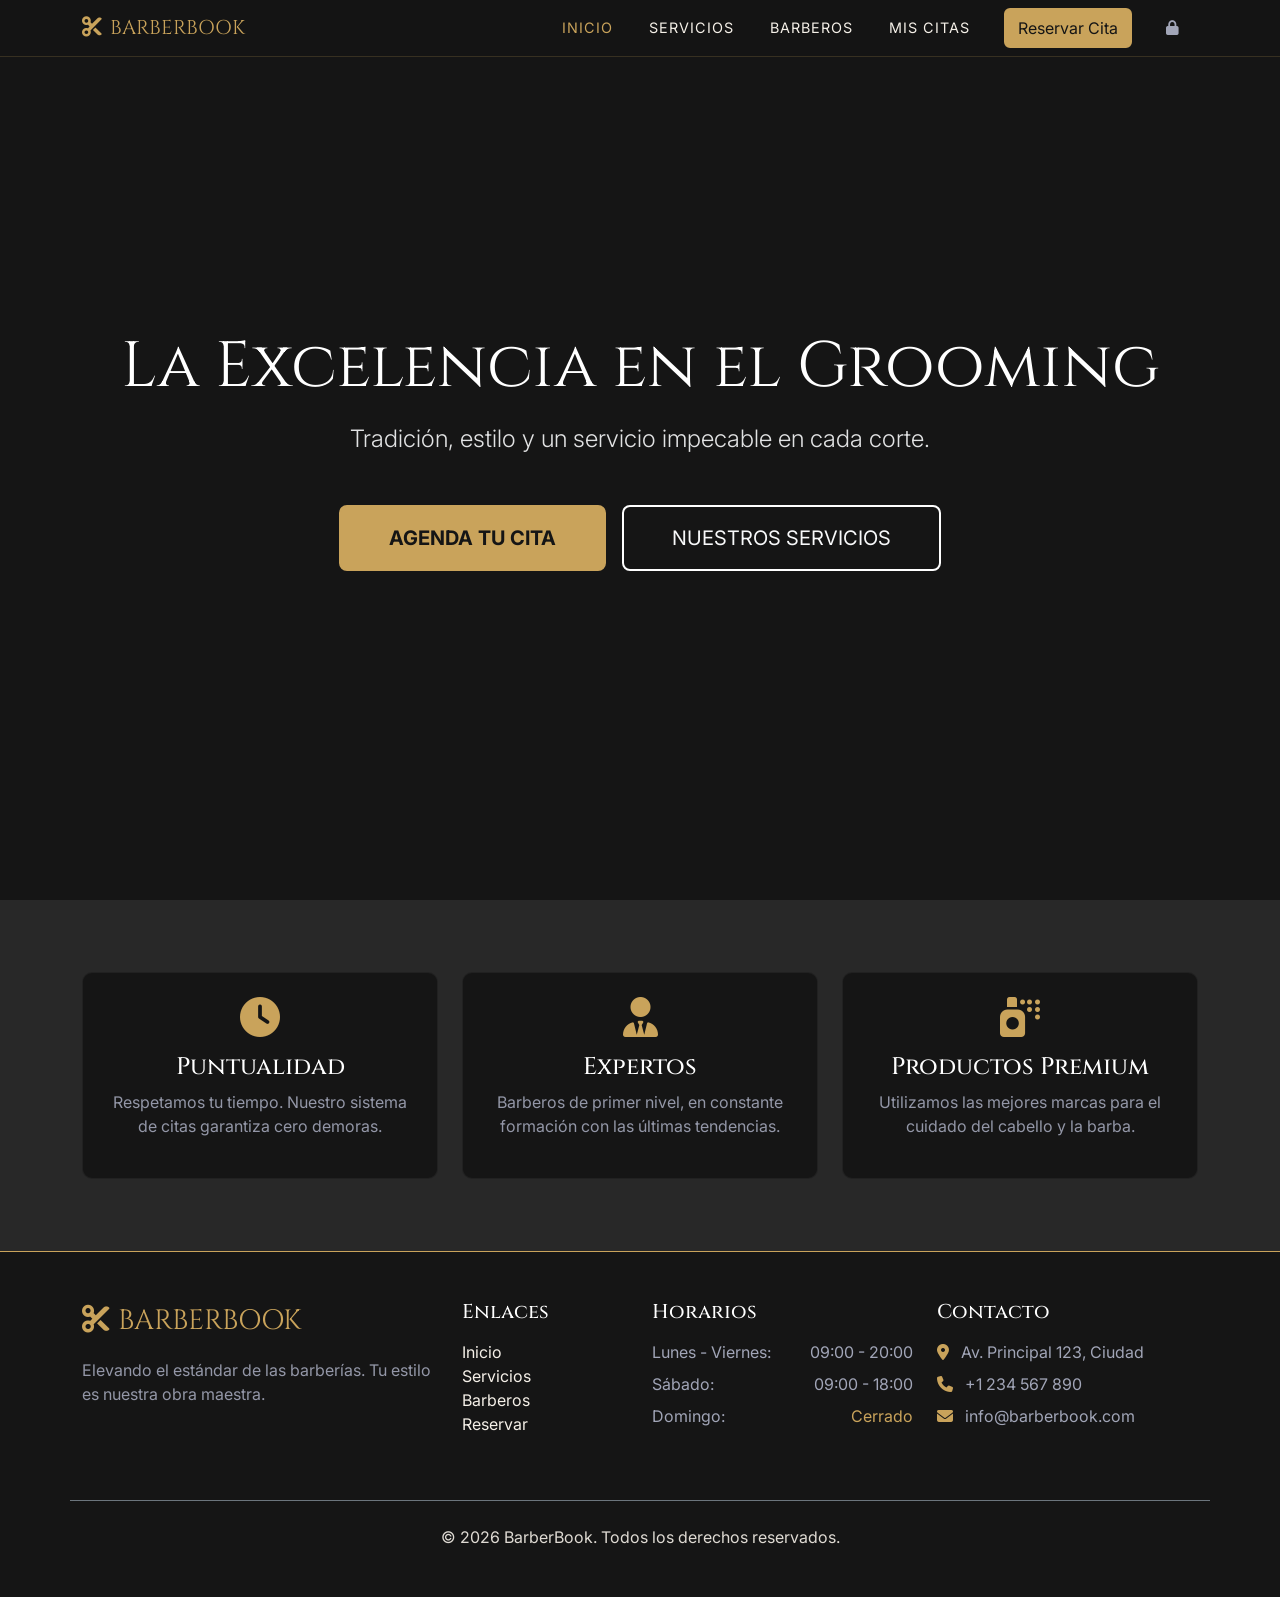
==== index.html @ 081d2c62 "Initial commit - BarberBook Frontend Prototype" ====
<!DOCTYPE html>
<html lang="es">
<head>
    <meta charset="UTF-8">
    <meta name="viewport" content="width=device-width, initial-scale=1.0">
    <title>BarberBook | Barbería Premium</title>
    
    <!-- Google Fonts -->
    <link rel="preconnect" href="https://fonts.googleapis.com">
    <link rel="preconnect" href="https://fonts.gstatic.com" crossorigin>
    <link href="https://fonts.googleapis.com/css2?family=Cinzel:wght@400;600;700&family=Inter:wght@300;400;600&display=swap" rel="stylesheet">
    
    <!-- Bootstrap 5 CSS -->
    <link href="https://cdn.jsdelivr.net/npm/bootstrap@5.3.2/dist/css/bootstrap.min.css" rel="stylesheet">
    
    <!-- Custom CSS -->
    <link rel="stylesheet" href="assets/css/styles.css">
    
    <!-- FontAwesome for Icons -->
    <link rel="stylesheet" href="https://cdnjs.cloudflare.com/ajax/libs/font-awesome/6.4.2/css/all.min.css">
</head>
<body>

    <!-- Navbar -->
    <nav class="navbar navbar-expand-lg fixed-top premium-navbar">
        <div class="container">
            <a class="navbar-brand text-gold brand-font" href="index.html">
                <i class="fa-solid fa-scissors me-2"></i>BARBERBOOK
            </a>
            <button class="navbar-toggler custom-toggler" type="button" data-bs-toggle="collapse" data-bs-toggle="collapse" data-bs-target="#navbarNav" aria-controls="navbarNav" aria-expanded="false" aria-label="Toggle navigation">
                <span class="navbar-toggler-icon"></span>
            </button>
            <div class="collapse navbar-collapse" id="navbarNav">
                <ul class="navbar-nav ms-auto align-items-center">
                    <li class="nav-item">
                        <a class="nav-link active" href="index.html">Inicio</a>
                    </li>
                    <li class="nav-item">
                        <a class="nav-link" href="pages/servicios.html">Servicios</a>
                    </li>
                    <li class="nav-item">
                        <a class="nav-link" href="pages/barberos.html">Barberos</a>
                    </li>
                    <li class="nav-item">
                        <a class="nav-link" href="pages/mis-citas.html">Mis Citas</a>
                    </li>
                    <li class="nav-item ms-lg-3 mt-3 mt-lg-0">
                        <a class="btn btn-gold" href="pages/reservar.html">Reservar Cita</a>
                    </li>
                    <li class="nav-item ms-lg-3 mt-3 mt-lg-0">
                        <a class="nav-link text-muted" href="pages/admin/dashboard.html" title="Panel Administrativo"><i class="fa-solid fa-lock"></i></a>
                    </li>
                </ul>
            </div>
        </div>
    </nav>

    <!-- Hero Section -->
    <header class="hero-section d-flex align-items-center justify-content-center text-center">
        <div class="hero-overlay"></div>
        <div class="container position-relative z-1 hero-content">
            <h1 class="display-3 brand-font text-white mb-3">La Excelencia en el Grooming</h1>
            <p class="lead text-light mb-5 fs-4">Tradición, estilo y un servicio impecable en cada corte.</p>
            <div class="d-flex flex-column flex-sm-row justify-content-center gap-3">
                <a href="pages/reservar.html" class="btn btn-gold btn-lg py-3 px-5 text-uppercase fw-bold">Agenda tu Cita</a>
                <a href="pages/servicios.html" class="btn btn-outline-light btn-lg py-3 px-5 text-uppercase">Nuestros Servicios</a>
            </div>
        </div>
    </header>

    <!-- Destacados / Features -->
    <section class="py-5 feature-section bg-darker">
        <div class="container py-4">
            <div class="row g-4 text-center">
                <div class="col-md-4">
                    <div class="feature-card p-4">
                        <i class="fa-solid fa-clock fs-1 text-gold mb-3"></i>
                        <h4 class="brand-font text-white">Puntualidad</h4>
                        <p class="text-muted">Respetamos tu tiempo. Nuestro sistema de citas garantiza cero demoras.</p>
                    </div>
                </div>
                <div class="col-md-4">
                    <div class="feature-card p-4">
                        <i class="fa-solid fa-user-tie fs-1 text-gold mb-3"></i>
                        <h4 class="brand-font text-white">Expertos</h4>
                        <p class="text-muted">Barberos de primer nivel, en constante formación con las últimas tendencias.</p>
                    </div>
                </div>
                <div class="col-md-4">
                    <div class="feature-card p-4">
                        <i class="fa-solid fa-spray-can fs-1 text-gold mb-3"></i>
                        <h4 class="brand-font text-white">Productos Premium</h4>
                        <p class="text-muted">Utilizamos las mejores marcas para el cuidado del cabello y la barba.</p>
                    </div>
                </div>
            </div>
        </div>
    </section>

    <!-- Footer -->
    <footer class="footer-section py-5 bg-black border-top border-gold">
        <div class="container">
            <div class="row gy-4">
                <div class="col-lg-4 col-md-6">
                    <a class="navbar-brand text-gold brand-font fs-3 d-inline-block mb-3" href="#">
                        <i class="fa-solid fa-scissors me-2"></i>BARBERBOOK
                    </a>
                    <p class="text-muted">Elevando el estándar de las barberías. Tu estilo es nuestra obra maestra.</p>
                </div>
                <div class="col-lg-2 col-md-6">
                    <h5 class="text-white mb-3">Enlaces</h5>
                    <ul class="list-unstyled footer-links">
                        <li><a href="index.html">Inicio</a></li>
                        <li><a href="pages/servicios.html">Servicios</a></li>
                        <li><a href="pages/barberos.html">Barberos</a></li>
                        <li><a href="pages/reservar.html">Reservar</a></li>
                    </ul>
                </div>
                <div class="col-lg-3 col-md-6">
                    <h5 class="text-white mb-3">Horarios</h5>
                    <ul class="list-unstyled text-muted">
                        <li class="d-flex justify-content-between mb-2"><span>Lunes - Viernes:</span> <span>09:00 - 20:00</span></li>
                        <li class="d-flex justify-content-between mb-2"><span>Sábado:</span> <span>09:00 - 18:00</span></li>
                        <li class="d-flex justify-content-between"><span>Domingo:</span> <span class="text-gold">Cerrado</span></li>
                    </ul>
                </div>
                <div class="col-lg-3 col-md-6">
                    <h5 class="text-white mb-3">Contacto</h5>
                    <ul class="list-unstyled text-muted">
                        <li class="mb-2"><i class="fa-solid fa-location-dot me-2 text-gold"></i> Av. Principal 123, Ciudad</li>
                        <li class="mb-2"><i class="fa-solid fa-phone me-2 text-gold"></i> +1 234 567 890</li>
                        <li><i class="fa-solid fa-envelope me-2 text-gold"></i> info@barberbook.com</li>
                    </ul>
                </div>
            </div>
            <div class="row mt-5">
                <div class="col-12 text-center text-muted border-top border-secondary pt-4">
                    <p class="mb-0">&copy; 2026 BarberBook. Todos los derechos reservados.</p>
                </div>
            </div>
        </div>
    </footer>

    <!-- Bootstrap JS -->
    <script src="https://cdn.jsdelivr.net/npm/bootstrap@5.3.2/dist/js/bootstrap.bundle.min.js"></script>
    <!-- Custom JS -->
    <script src="assets/js/storage.js"></script>
    <script src="assets/js/app.js"></script>
</body>
</html>
---- assets/css/styles.css ----
/* 
    BarberBook Stylesheet
    Palette:
    Darkest: #151515
    Dark: #282828
    Gold: #C9A35B
    Light/Off-white: #F5F0E8
    White: #FFFFFF
*/

:root {
    --bg-black: #151515;
    --bg-darker: #282828;
    --gold: #C9A35B;
    --gold-hover: #b59250;
    --off-white: #F5F0E8;
    --white: #FFFFFF;
    --font-brand: 'Cinzel', serif;
    --font-body: 'Inter', sans-serif;
}

body {
    background-color: var(--bg-black);
    color: var(--off-white);
    font-family: var(--font-body);
}

.brand-font {
    font-family: var(--font-brand);
}

.text-gold {
    color: var(--gold) !important;
}

.bg-darker {
    background-color: var(--bg-darker) !important;
}

.bg-black {
    background-color: var(--bg-black) !important;
}

.border-gold {
    border-color: var(--gold) !important;
}

/* Fix text contrast for dark background */
.text-muted {
    color: #a1a5b7 !important;
}

::-webkit-input-placeholder {
    color: #a1a5b7 !important;
}
::-moz-placeholder {
    color: #a1a5b7 !important;
}
:-ms-input-placeholder {
    color: #a1a5b7 !important;
}
::placeholder {
    color: #a1a5b7 !important;
}

/* Typography */
h1, h2, h3, h4, h5, h6 {
    font-family: var(--font-brand);
    color: var(--white);
}

p {
    color: var(--off-white);
    opacity: 0.9;
}

/* Buttons */
.btn-gold {
    background-color: var(--gold);
    color: var(--bg-black);
    border: 2px solid var(--gold);
    transition: all 0.3s ease;
}

.btn-gold:hover {
    background-color: transparent;
    color: var(--gold);
    border: 2px solid var(--gold);
}

.btn-outline-light {
    border: 2px solid var(--white);
    transition: all 0.3s ease;
}

.btn-outline-light:hover {
    background-color: var(--white);
    color: var(--bg-black);
}

/* Navbar */
.premium-navbar {
    background-color: rgba(21, 21, 21, 0.95);
    backdrop-filter: blur(10px);
    border-bottom: 1px solid rgba(201, 163, 91, 0.2);
    transition: all 0.3s ease;
}

.premium-navbar .nav-link {
    color: var(--off-white);
    text-transform: uppercase;
    font-size: 0.9rem;
    letter-spacing: 1px;
    margin: 0 10px;
    transition: color 0.3s ease;
}

.premium-navbar .nav-link:hover, .premium-navbar .nav-link.active {
    color: var(--gold);
}

.custom-toggler {
    border-color: var(--gold);
}
.custom-toggler .navbar-toggler-icon {
    background-image: url("data:image/svg+xml;charset=utf8,%3Csvg viewBox='0 0 32 32' xmlns='http://www.w3.org/2000/svg'%3E%3Cpath stroke='rgba(201, 163, 91, 1)' stroke-width='2' stroke-linecap='round' stroke-miterlimit='10' d='M4 8h24M4 16h24M4 24h24'/%3E%3C/svg%3E");
}

/* Hero Section */
.hero-section {
    position: relative;
    height: 100vh;
    background-image: url('https://images.unsplash.com/photo-1585747860715-2ba37e788b70?ixlib=rb-4.0.3&auto=format&fit=crop&w=1920&q=80');
    background-size: cover;
    background-position: center;
    background-attachment: fixed;
}

.hero-overlay {
    position: absolute;
    top: 0;
    left: 0;
    width: 100%;
    height: 100%;
    background: linear-gradient(to bottom, rgba(21, 21, 21, 0.7), rgba(21, 21, 21, 0.95));
}

.hero-content {
    animation: fadeIn 1.5s ease-out;
}

@keyframes fadeIn {
    from { opacity: 0; transform: translateY(20px); }
    to { opacity: 1; transform: translateY(0); }
}

/* Features */
.feature-card {
    background-color: var(--bg-black);
    border-radius: 10px;
    border: 1px solid rgba(255,255,255,0.05);
    transition: transform 0.3s ease, border-color 0.3s ease;
    height: 100%;
}

.feature-card:hover {
    transform: translateY(-10px);
    border-color: var(--gold);
}

/* Footer links */
.footer-links a {
    color: var(--off-white);
    text-decoration: none;
    transition: color 0.3s ease;
}

.footer-links a:hover {
    color: var(--gold);
}
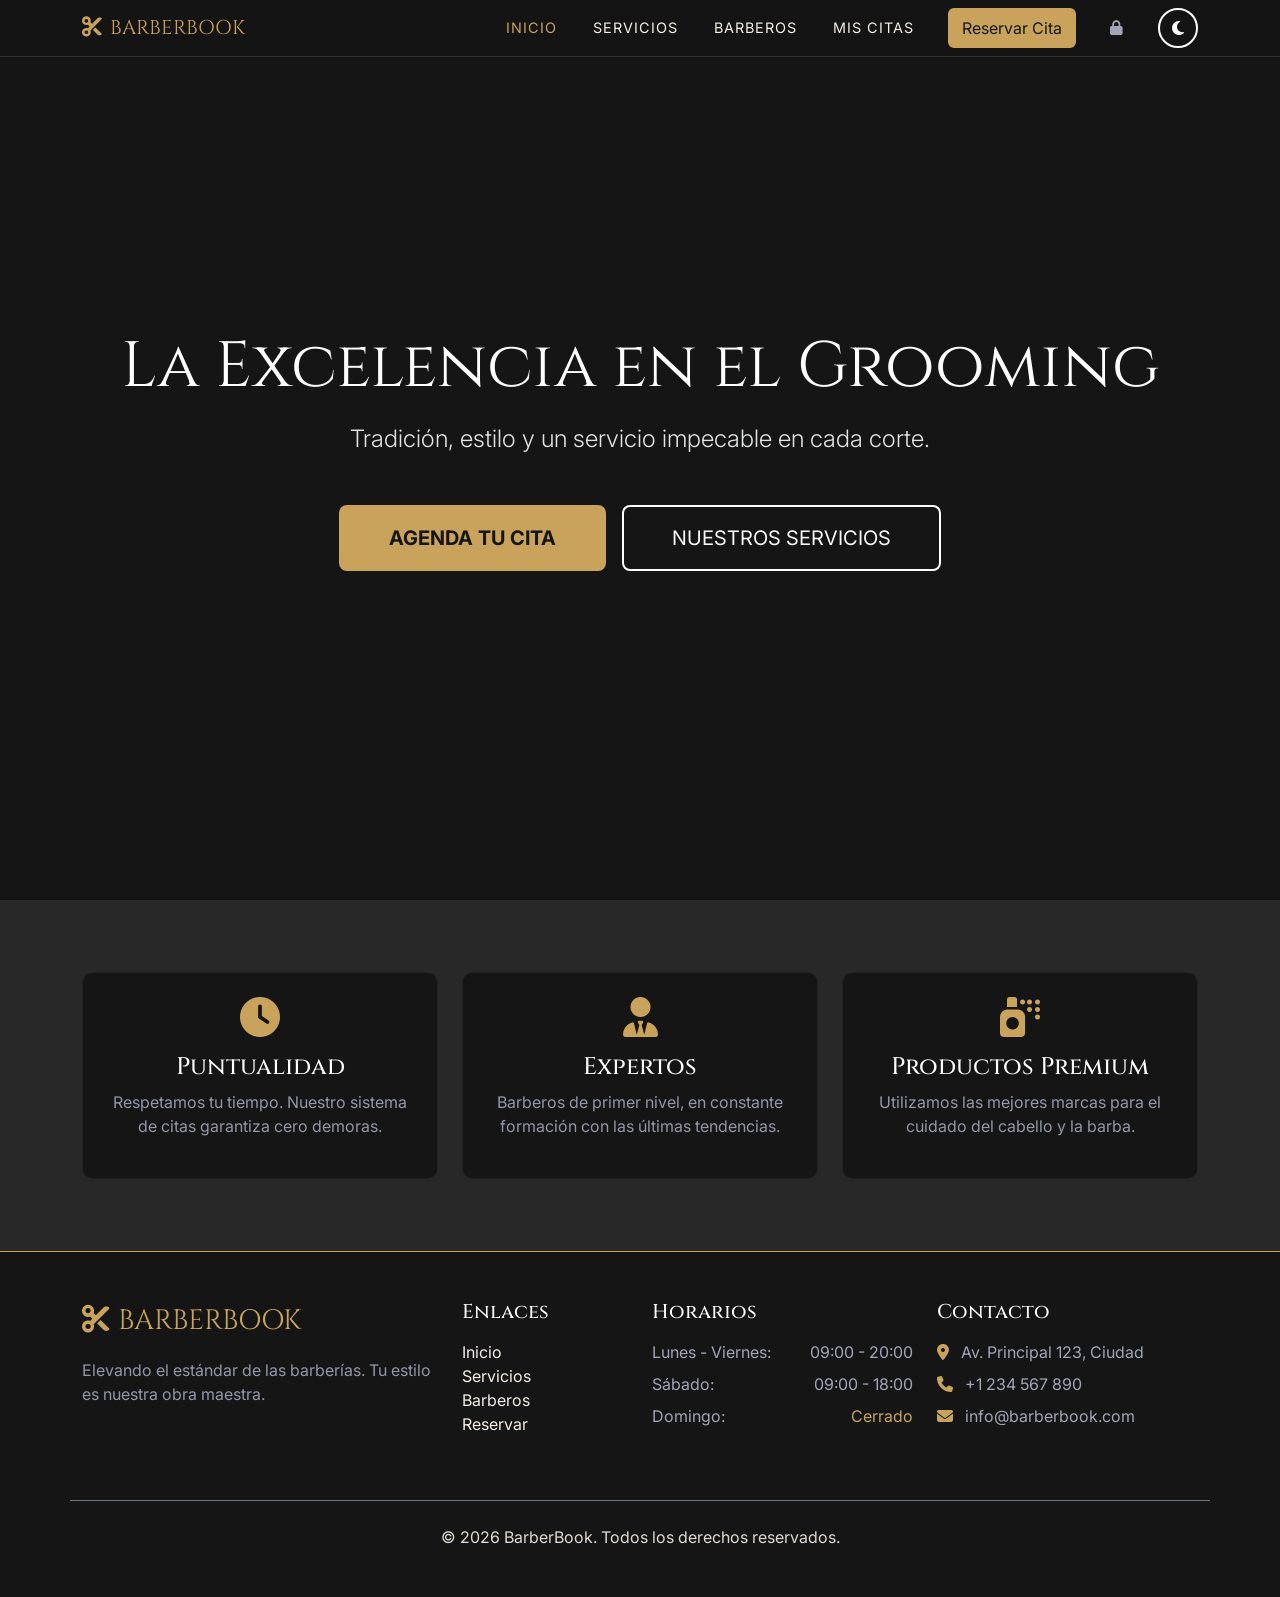
==== commit 82e19fa8: "fix(theme): Corrección profunda del modo claro (sobreescritura de clases utilitarias de Bootstrap)" ====
--- a/index.html
+++ b/index.html
@@ -50,10 +50,27 @@
                     <li class="nav-item ms-lg-3 mt-3 mt-lg-0">
                         <a class="nav-link text-muted" href="pages/admin/dashboard.html" title="Panel Administrativo"><i class="fa-solid fa-lock"></i></a>
                     </li>
+                    <li class="nav-item ms-lg-3 mt-3 mt-lg-0">
+                        <button id="theme-toggle" class="btn btn-outline-light rounded-circle" style="width: 40px; height: 40px; padding: 0;" onclick="toggleTheme()" title="Cambiar Tema">
+                            <i class="fa-solid fa-moon"></i>
+                        </button>
+                    </li>
                 </ul>
             </div>
         </div>
     </nav>
+
+    <script>
+        // Set initial icon on load based on theme
+        document.addEventListener('DOMContentLoaded', () => {
+            const current = document.documentElement.getAttribute('data-theme');
+            const icon = document.querySelector('#theme-toggle i');
+            if(icon && current === 'light') {
+                icon.classList.remove('fa-moon');
+                icon.classList.add('fa-sun');
+            }
+        });
+    </script>
 
     <!-- Hero Section -->
     <header class="hero-section d-flex align-items-center justify-content-center text-center">
--- a/assets/css/styles.css
+++ b/assets/css/styles.css
@@ -19,6 +19,49 @@
     --font-body: 'Inter', sans-serif;
 }
 
+[data-theme="light"] {
+    --bg-black: #F5F0E8;
+    --bg-darker: #FFFFFF;
+    --off-white: #151515;
+    --white: #282828;
+    /* Hero section text should probably stay white because of the dark overlay, but we'll leave it simple for now */
+}
+
+/* Override Bootstrap Utility Classes for Light Theme */
+[data-theme="light"] .text-white,
+[data-theme="light"] .text-light {
+    color: var(--white) !important;
+}
+[data-theme="light"] .bg-black {
+    background-color: var(--bg-black) !important;
+}
+[data-theme="light"] .bg-dark {
+    background-color: var(--bg-darker) !important;
+}
+[data-theme="light"] .text-muted {
+    color: #666666 !important;
+}
+[data-theme="light"] .form-control,
+[data-theme="light"] .form-select {
+    color: var(--white) !important;
+}
+[data-theme="light"] .premium-navbar {
+    background-color: rgba(245, 240, 232, 0.95);
+    border-bottom: 1px solid rgba(201, 163, 91, 0.4);
+}
+[data-theme="light"] .hero-section .text-white,
+[data-theme="light"] .hero-section .text-light,
+[data-theme="light"] .hero-section p {
+    color: #FFFFFF !important;
+}
+[data-theme="light"] .footer-section .text-muted {
+    color: #888888 !important;
+}
+[data-theme="light"] .admin-card,
+[data-theme="light"] .admin-sidebar {
+    background-color: #FFFFFF;
+}
+
 body {
     background-color: var(--bg-black);
     color: var(--off-white);
